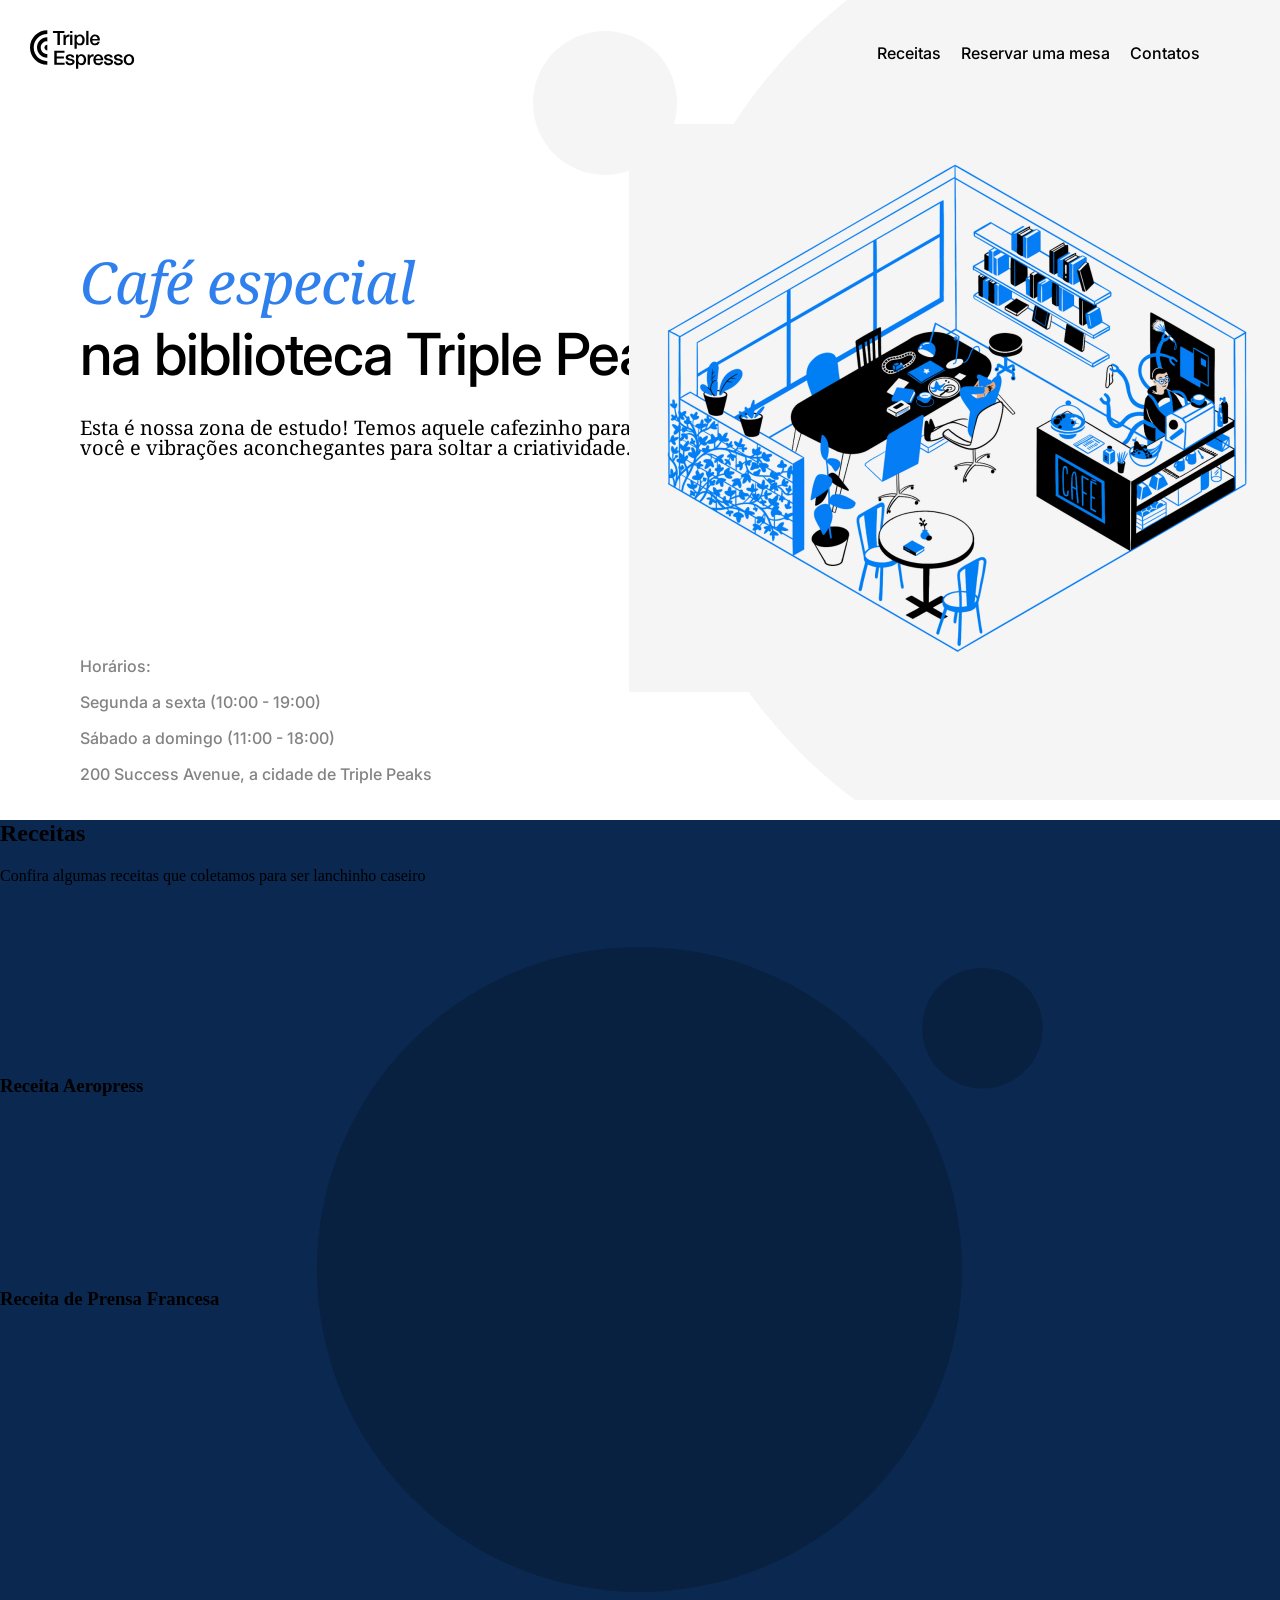
==== index.html @ 59522065 "just work" ====
<!doctype html>
<html lang="pt">
  <head>
    <meta charset="UTF-8" />
    <meta name="viewport" content="width=device-width, initial-scale=1.0" />
    <title>Café</title>
    <meta name="description" content="projecto TripleTen" />
    <meta name="author" content="Rogério E. Santo" />
    <meta name="keywords" content="Café, TripleTen" />
    <link rel="stylesheet" href="./vendor/normalize.css" />
    <link rel="stylesheet" href="./pages/index.css" />
    <link rel="shortcut icon" href="favicon.ico" />
    <link rel="preconnect" href="https://fonts.googleapis.com" />
    <link rel="preconnect" href="https://fonts.gstatic.com" crossorigin />
    <link
      href="https://fonts.googleapis.com/css2?family=Inter+Tight:ital,wght@0,100..900;1,100..900&family=Inter:ital,opsz,wght@0,14..32,100..900;1,14..32,100..900&family=Roboto+Condensed:ital,wght@0,100..900;1,100..900&display=swap"
      rel="stylesheet"
    />
    <link rel="preconnect" href="https://fonts.googleapis.com" />
    <link rel="preconnect" href="https://fonts.gstatic.com" crossorigin />
    <link
      href="https://fonts.googleapis.com/css2?family=Inter+Tight:ital,wght@0,100..900;1,100..900&family=Inter:ital,opsz,wght@0,14..32,100..900;1,14..32,100..900&family=Noto+Serif:ital,wght@0,100..900;1,100..900&family=Roboto+Condensed:ital,wght@0,100..900;1,100..900&display=swap"
      rel="stylesheet"
    />
  </head>
  <body>
    <div class="page">
      <header class="header">
        <nav class="nav">
          <img
            src="./images/logo_coffeeshop_dark.svg"
            alt="Logotipo Triple Expresso"
            class="nav__logo"
          />
          <ul class="nav__links">
            <li>
              <a href="#recipes" class="nav__link">Receitas</a>
            </li>
            <li>
              <a href="#reservation" class="nav__link">Reservar uma mesa</a>
            </li>
            <li>
              <a href="#contactos" class="nav__link">Contatos</a>
            </li>
          </ul>
        </nav>
        <h1 class="header__title">
          <span class="header__span-accent">Café especial</span> na biblioteca
          Triple Peaks
        </h1>
        <p class="header__description">
          Esta é nossa zona de estudo! Temos aquele cafezinho para energizar
          <br />
          você e vibrações aconchegantes para soltar a criatividade.
        </p>
        <img
          src="images/inside_coffee_shop.png"
          alt="imagem coffeshop"
          class="header__image"
        />
        <div class="header__footer">
          <p class="header__paragraph">Horários:</p>
          <p class="header__paragraph">Segunda a sexta (10:00 - 19:00)</p>
          <p class="header__paragraph">Sábado a domingo (11:00 - 18:00)</p>
          <p class="header__paragraph">
            200 Success Avenue, a cidade de Triple Peaks
          </p>
        </div>
      </header>
      <main class="content">
        <section id="recipes" class="receitas"></section>
        <section id="reservation" class="reservas"></section>
      </main>
      <footer class="footer"></footer>
    </div>
    <section id="recipes" class="recipes">
      <h2 class="recipes__title">Receitas</h2>
      <p class="recipes__subtitle">
        Confira algumas receitas que coletamos para ser lanchinho caseiro
      </p>
      <div class="recipes__videos">
        <div class="recipes__video-item">
          <iframe
            class="recipes__iframe"
            src="https://www.youtube.com/embed/j6VlT_jUVPc?si=glVh2gTe8_KHteVW"
            title="YouTube video player"
            allow="
              accelerometer;
              autoplay;
              clipboard-write;
              encrypted-media;
              gyroscope;
              picture-in-picture;
              web-share;
            "
            referrerpolicy="strict-origin-when-cross-origin"
            allowfullscreen
          ></iframe>
          <h3 class="recipes__video-caption">Receita Aeropress</h3>
        </div>
        <div class="recipes__video-item">
          <iframe
            class="recipes__iframe"
            src="https://www.youtube.com/embed/st571DYYTR8?si=Q1gzrTnaHZO03M6A"
            title="YouTube video player"
            allow="
              accelerometer;
              autoplay;
              clipboard-write;
              encrypted-media;
              gyroscope;
              picture-in-picture;
              web-share;
            "
            referrerpolicy="strict-origin-when-cross-origin"
            allowfullscreen
          ></iframe>
          <h3 class="recipes__video-caption">Receita de Prensa Francesa</h3>
        </div>
      </div>
    </section>
  </body>
</html>
---- pages/index.css ----
.page {
  min-width: 1100px;
  max-width: 1600px;
  margin: 0 auto;
  font-family:
    "Inter",
    "Noto Serif",
    Arial,
    Times New Roman,
    sans-serif;
  font-size: 16px;
  line-height: 20px;
}

.header {
  background-color: #ffffff;
  background-image: url("../images/background_header.svg");
  background-size: cover;
  background-repeat: no-repeat;
  min-height: 720px;
  max-height: 800px;
  height: 100vh;
  display: flex;
  flex-direction: column;
}

.nav__logo {
  height: 39px;
  width: 105px;
  position: relative;
  top: 30px;
  left: 30px;
}

.nav__links {
  display: flex;
  justify-content: flex-end;
  gap: 20px;
  list-style-type: none;
  margin: 0px 80px 0 0;
}

.nav__link {
  text-decoration: none;
  color: #000000;
  font-weight: 500;
  font-family: "Inter", Arial, sans-serif;
  font-style: normal;
  font-size: 16px;
  line-height: 20px;
}

.header__title {
  max-width: 709px;
  margin: 183px 0 28px 80px;
  font-family: "inter";
  font-style: normal;
  font-weight: 500;
  font-size: 58px;
  line-height: 72px;
  letter-spacing: -1px;
}

.header__span-accent {
  display: block;
  font-family: "Noto Serif";
  font-style: italic;
  font-weight: normal;
  font-size: 58px;
  line-height: 72px;
  color: #2f80ed;
}

.header__description {
  max-width: 683px;
  margin: 0 0 0 80px;
  font-family: "Noto Serif";
  font-style: normal;
  font-weight: normal;
  font-size: 20px;
  line-height: 20px;
}

.header__image {
  max-width: 646px;
  max-height: 568px;
  position: absolute;
  right: 5px;
  top: 124px;
}

.header__footer {
  font-family: "Inter";
  font-style: normal;
  font-weight: 500;
  font-size: 16px;
  line-height: 20px;
  color: #838383;
  margin-top: auto;
  margin-left: 80px;
}

.header__footer-content {
  padding-bottom: 0px;
}

.header__footer-paragraph {
  display: flex;
  justify-content: flex-end;
  margin-right: 80px;
}

.recipes {
  background-color: #0a2850;
  background-image: url("../images/background_recipes.svg");
  background-size: cover;
  background-position: center;
  height: 100vh;
}

.recipes__iframe {
  border: none;
}
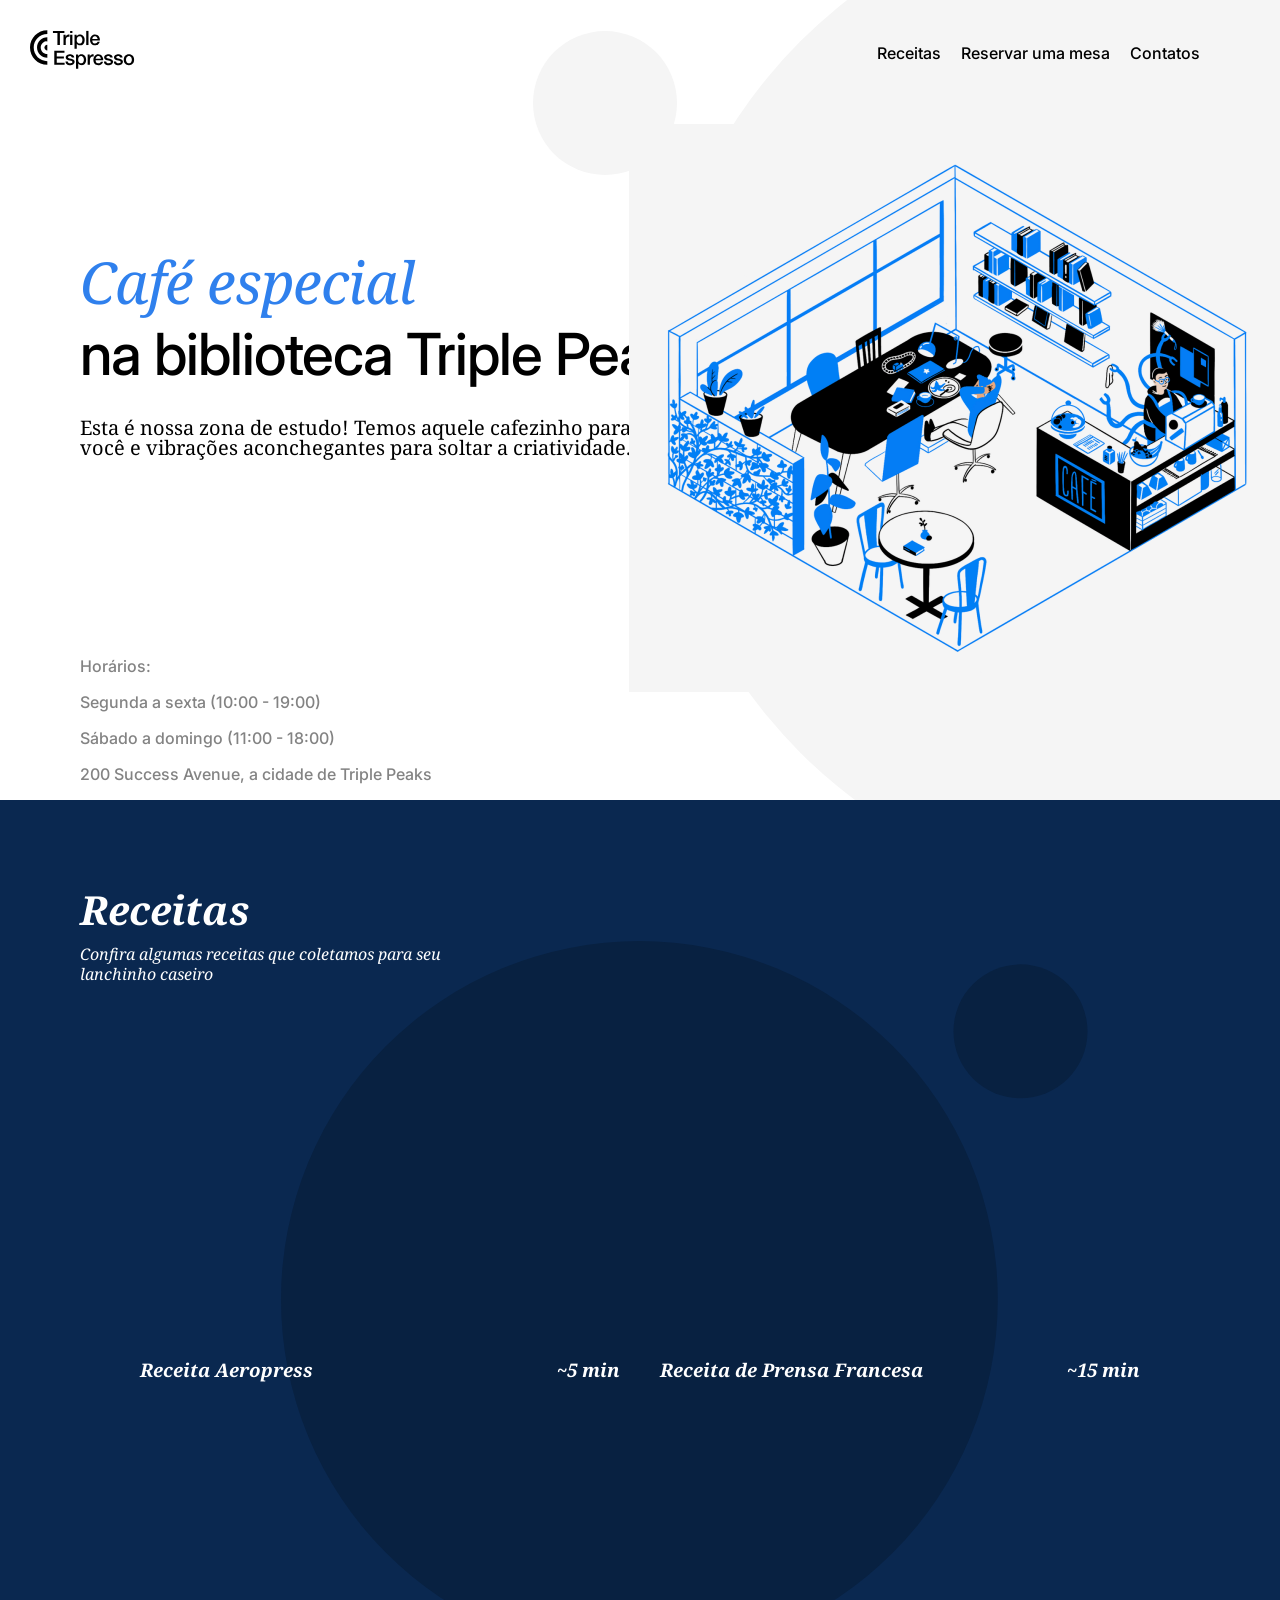
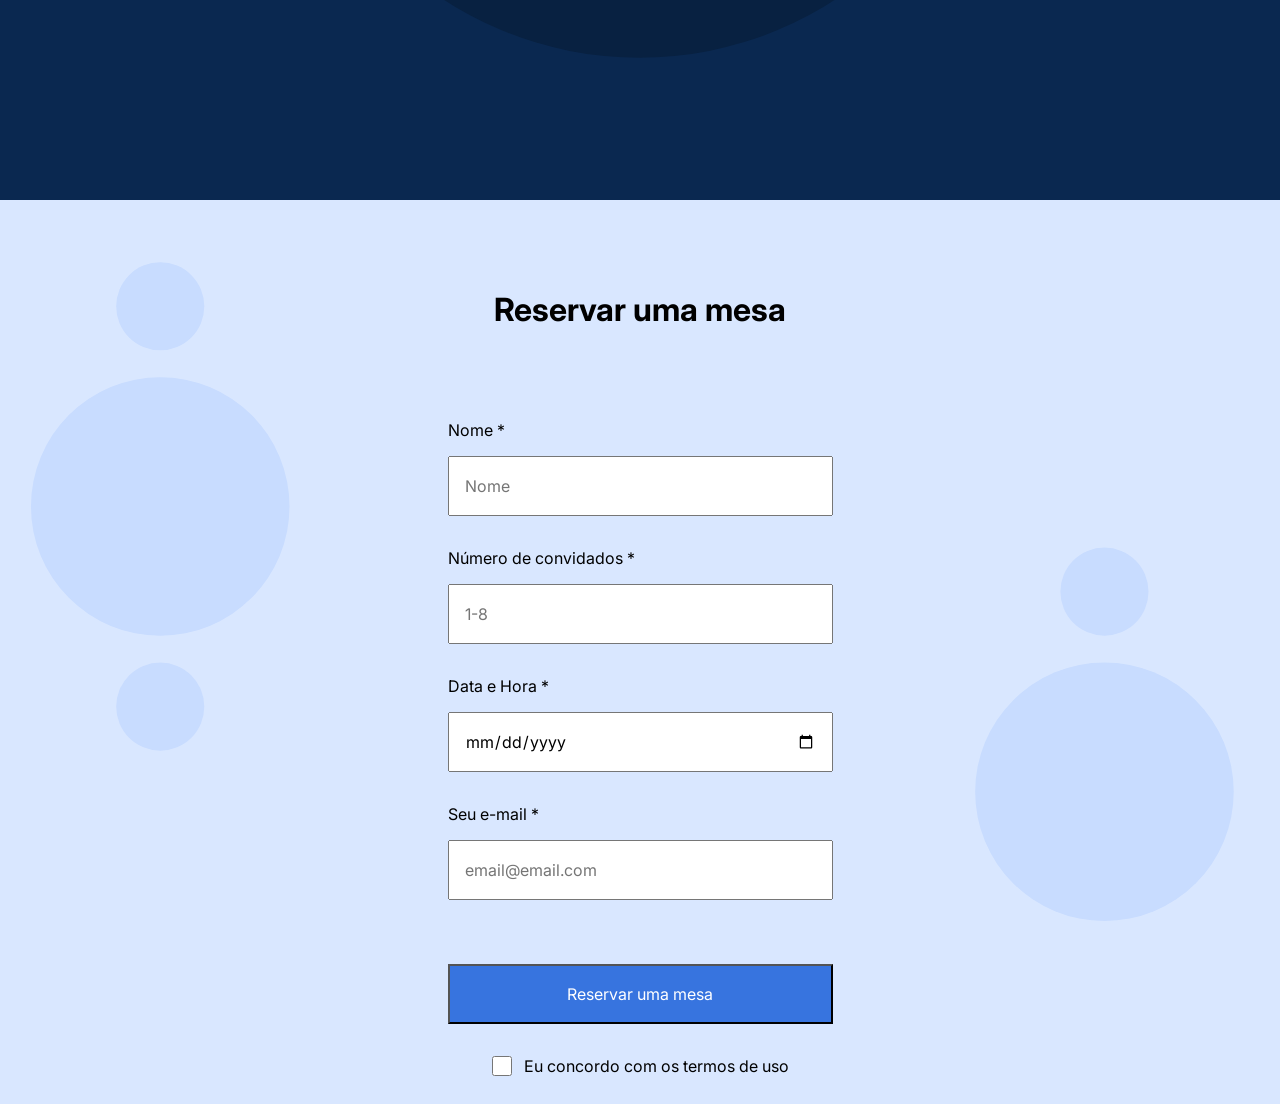
==== commit 91726ced: "parte 3" ====
--- a/index.html
+++ b/index.html
@@ -68,56 +68,110 @@
         </div>
       </header>
       <main class="content">
-        <section id="recipes" class="receitas"></section>
-        <section id="reservation" class="reservas"></section>
+        <section id="recipes" class="recipes">
+          <h2 class="recipes__title">Receitas</h2>
+          <p class="recipes__subtitle">
+            Confira algumas receitas que coletamos para seu lanchinho caseiro
+          </p>
+          <div class="recipes__videos">
+            <div class="recipes__video-item">
+              <iframe
+                class="recipes__iframe"
+                src="https://www.youtube.com/embed/j6VlT_jUVPc?si=glVh2gTe8_KHteVW"
+                title="YouTube video player"
+                allow="
+                  accelerometer;
+                  autoplay;
+                  clipboard-write;
+                  encrypted-media;
+                  gyroscope;
+                  picture-in-picture;
+                  web-share;
+                "
+                referrerpolicy="strict-origin-when-cross-origin"
+                allowfullscreen
+              ></iframe>
+              <h3 class="recipes__video-caption">
+                <span>Receita Aeropress</span>
+                <span>~5 min</span>
+              </h3>
+            </div>
+            <div class="recipes__video-item">
+              <iframe
+                class="recipes__iframe"
+                src="https://www.youtube.com/embed/st571DYYTR8?si=Q1gzrTnaHZO03M6A"
+                title="YouTube video player"
+                allow="
+                  accelerometer;
+                  autoplay;
+                  clipboard-write;
+                  encrypted-media;
+                  gyroscope;
+                  picture-in-picture;
+                  web-share;
+                "
+                referrerpolicy="strict-origin-when-cross-origin"
+                allowfullscreen
+              ></iframe>
+              <h3 class="recipes__video-caption">
+                <span>Receita de Prensa Francesa</span>
+                <span>~15 min</span>
+              </h3>
+            </div>
+          </div>
+        </section>
+        <section id="reservation" class="reservas">
+          <div class="form-container">
+            <h1 class="form__container-title">Reservar uma mesa</h1>
+            <form class="form" action="/processar-formulario" method="POST">
+              <label class="form__label" for="nome">Nome *</label>
+              <input
+                type="text"
+                class="form__input"
+                minlength="3"
+                maxlength="30"
+                required
+                placeholder="Nome"
+                id="nome"
+              />
+              <label class="form__label" for="numero"
+                >Número de convidados *</label
+              >
+              <input
+                type="number"
+                class="form__input"
+                min="1"
+                max="8"
+                required
+                placeholder="1-8"
+                id="numero"
+              />
+              <label class="form__label" for="data">Data e Hora *</label>
+              <input type="date" class="form__input" required id="data" />
+              <label for="email" class="form__label">Seu e-mail *</label>
+              <input
+                type="email"
+                class="form__input"
+                required
+                placeholder="email@email.com"
+                id="email"
+              />
+              <button type="submit" class="form__button">
+                Reservar uma mesa
+              </button>
+              <div class="form__checkbox">
+                <input
+                  type="checkbox"
+                  id="termos"
+                  class="form__checkbox-input"
+                />
+                Eu concordo com os termos de uso
+              </div>
+            </form>
+          </div>
+        </section>
       </main>
       <footer class="footer"></footer>
     </div>
-    <section id="recipes" class="recipes">
-      <h2 class="recipes__title">Receitas</h2>
-      <p class="recipes__subtitle">
-        Confira algumas receitas que coletamos para ser lanchinho caseiro
-      </p>
-      <div class="recipes__videos">
-        <div class="recipes__video-item">
-          <iframe
-            class="recipes__iframe"
-            src="https://www.youtube.com/embed/j6VlT_jUVPc?si=glVh2gTe8_KHteVW"
-            title="YouTube video player"
-            allow="
-              accelerometer;
-              autoplay;
-              clipboard-write;
-              encrypted-media;
-              gyroscope;
-              picture-in-picture;
-              web-share;
-            "
-            referrerpolicy="strict-origin-when-cross-origin"
-            allowfullscreen
-          ></iframe>
-          <h3 class="recipes__video-caption">Receita Aeropress</h3>
-        </div>
-        <div class="recipes__video-item">
-          <iframe
-            class="recipes__iframe"
-            src="https://www.youtube.com/embed/st571DYYTR8?si=Q1gzrTnaHZO03M6A"
-            title="YouTube video player"
-            allow="
-              accelerometer;
-              autoplay;
-              clipboard-write;
-              encrypted-media;
-              gyroscope;
-              picture-in-picture;
-              web-share;
-            "
-            referrerpolicy="strict-origin-when-cross-origin"
-            allowfullscreen
-          ></iframe>
-          <h3 class="recipes__video-caption">Receita de Prensa Francesa</h3>
-        </div>
-      </div>
-    </section>
   </body>
 </html>
--- a/pages/index.css
+++ b/pages/index.css
@@ -116,8 +116,109 @@
   background-size: cover;
   background-position: center;
   height: 100vh;
+  padding-top: 100px;
+  color: white;
+  font-family: "Noto Serif";
+  font-style: italic;
+  font-weight: normal;
 }
 
 .recipes__iframe {
   border: none;
 }
+
+.recipes__title {
+  max-width: 580px;
+  margin: auto auto 24px 80px;
+  font-size: 40px;
+}
+
+.recipes__subtitle {
+  margin: auto auto 80px 80px;
+  max-width: 438px;
+}
+
+.recipes__videos {
+  display: flex;
+  justify-content: center;
+  gap: 40px;
+}
+
+.recipes__video-item {
+  width: 480px;
+}
+
+.recipes__iframe {
+  width: 100%;
+  height: 273px;
+  border: none;
+}
+
+.recipes__video-caption {
+  display: flex;
+  justify-content: space-between;
+}
+
+.reservas {
+  display: flex;
+  justify-content: center;
+  background-color: #d9e7ff;
+  background-image: url("../images/background_reservation.svg");
+  background-size: cover;
+  background-position: center;
+  min-height: 100vh;
+  color: white;
+  border-top: 60px;
+}
+
+.form-container {
+  width: 385px;
+  text-align: center;
+  padding-bottom: 8px;
+  color: #000000;
+}
+
+.form__container-title {
+  margin: 100px auto 80px auto;
+}
+
+.form {
+  display: flex;
+  flex-direction: column;
+  text-align: left;
+  padding: 20px 0px;
+}
+
+.form__label {
+  margin-bottom: 8px;
+}
+
+.form__input {
+  width: 100%;
+  height: 60px;
+  padding: 20px 15px;
+  margin-top: 8px;
+  margin-bottom: 32px;
+  box-sizing: border-box;
+}
+
+.form__button {
+  max-width: 385px;
+  height: 60px;
+  background: #3774df;
+  color: rgb(255, 255, 255);
+  margin-top: 32px;
+}
+
+.form__checkbox {
+  display: flex;
+  align-items: center;
+  justify-content: center;
+  gap: 12px;
+  margin-top: 32px;
+}
+
+.form__checkbox-input {
+  width: 20px;
+  height: 20px;
+}
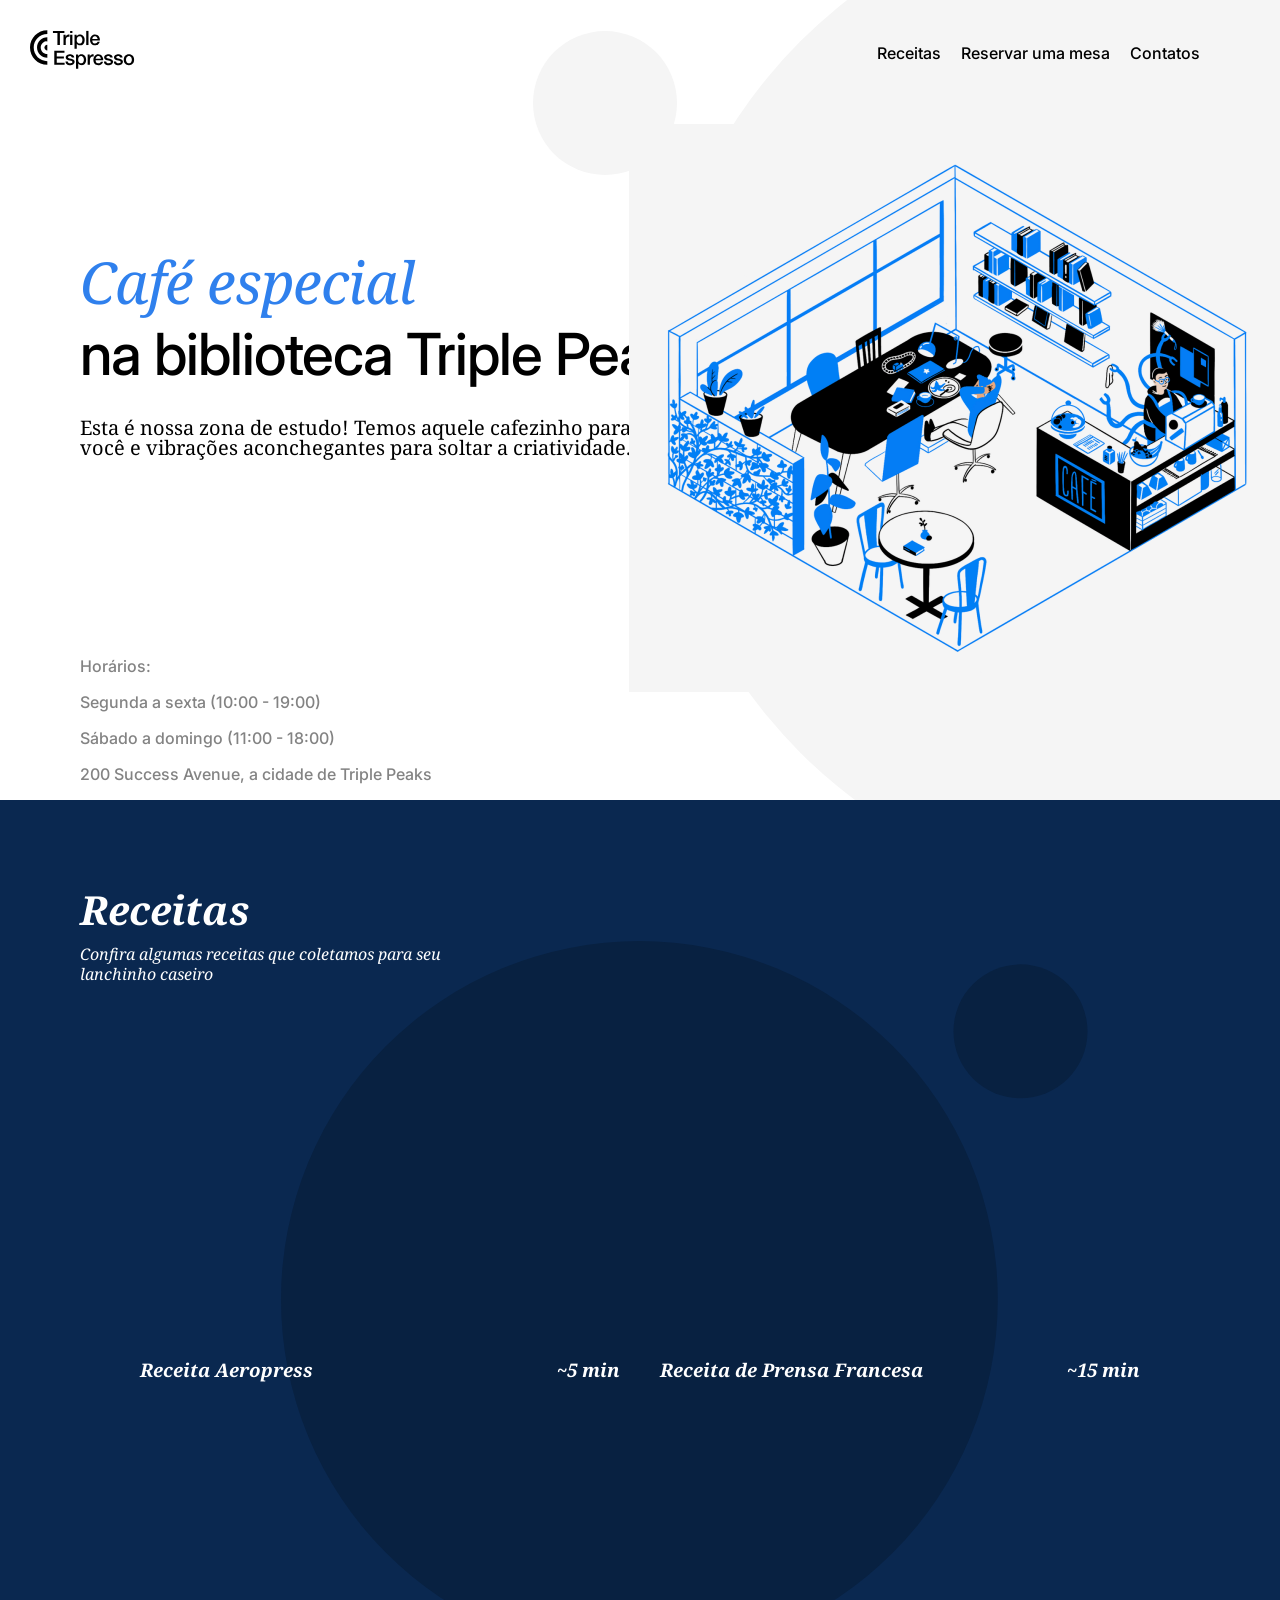
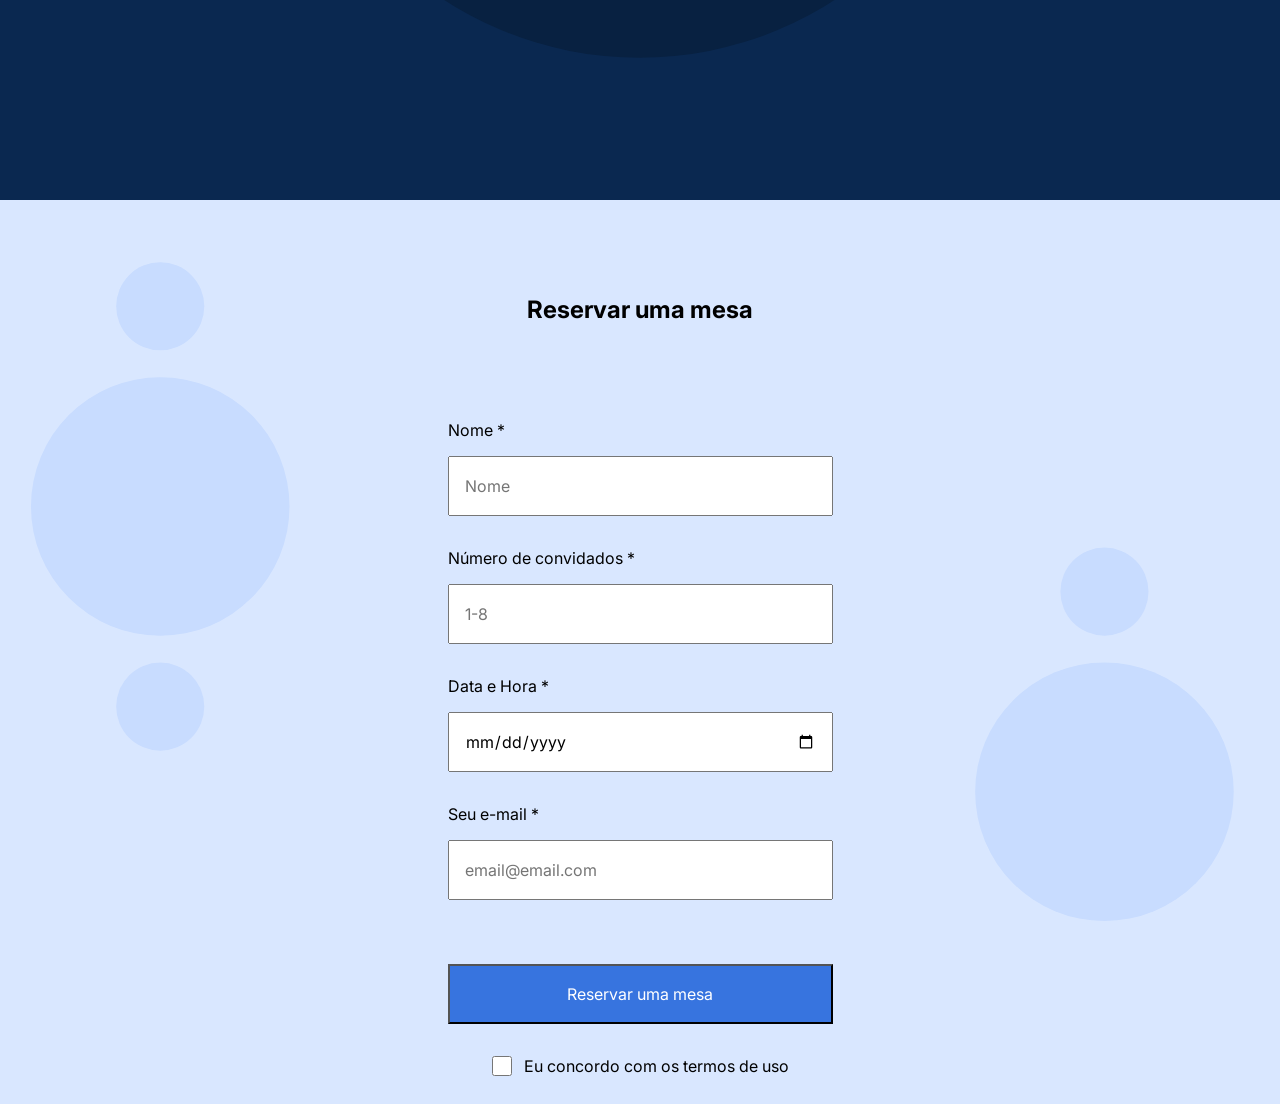
==== commit 494c59bc: "final version" ====
--- a/index.html
+++ b/index.html
@@ -120,10 +120,14 @@
             </div>
           </div>
         </section>
-        <section id="reservation" class="reservas">
-          <div class="form-container">
-            <h1 class="form__container-title">Reservar uma mesa</h1>
-            <form class="form" action="/processar-formulario" method="POST">
+        <section id="reservation" class="reservation">
+          <div class="form__container">
+            <h2 class="reservation__title">Reservar uma mesa</h2>
+            <form
+              class="form reservation__form"
+              action="/processar-formulario"
+              method="POST"
+            >
               <label class="form__label" for="nome">Nome *</label>
               <input
                 type="text"
--- a/pages/index.css
+++ b/pages/index.css
@@ -159,7 +159,7 @@
   justify-content: space-between;
 }
 
-.reservas {
+.reservation {
   display: flex;
   justify-content: center;
   background-color: #d9e7ff;
@@ -171,18 +171,18 @@
   border-top: 60px;
 }
 
-.form-container {
+.form__container {
   width: 385px;
   text-align: center;
   padding-bottom: 8px;
   color: #000000;
 }
 
-.form__container-title {
+.reservation__title {
   margin: 100px auto 80px auto;
 }
 
-.form {
+.reservation__form {
   display: flex;
   flex-direction: column;
   text-align: left;
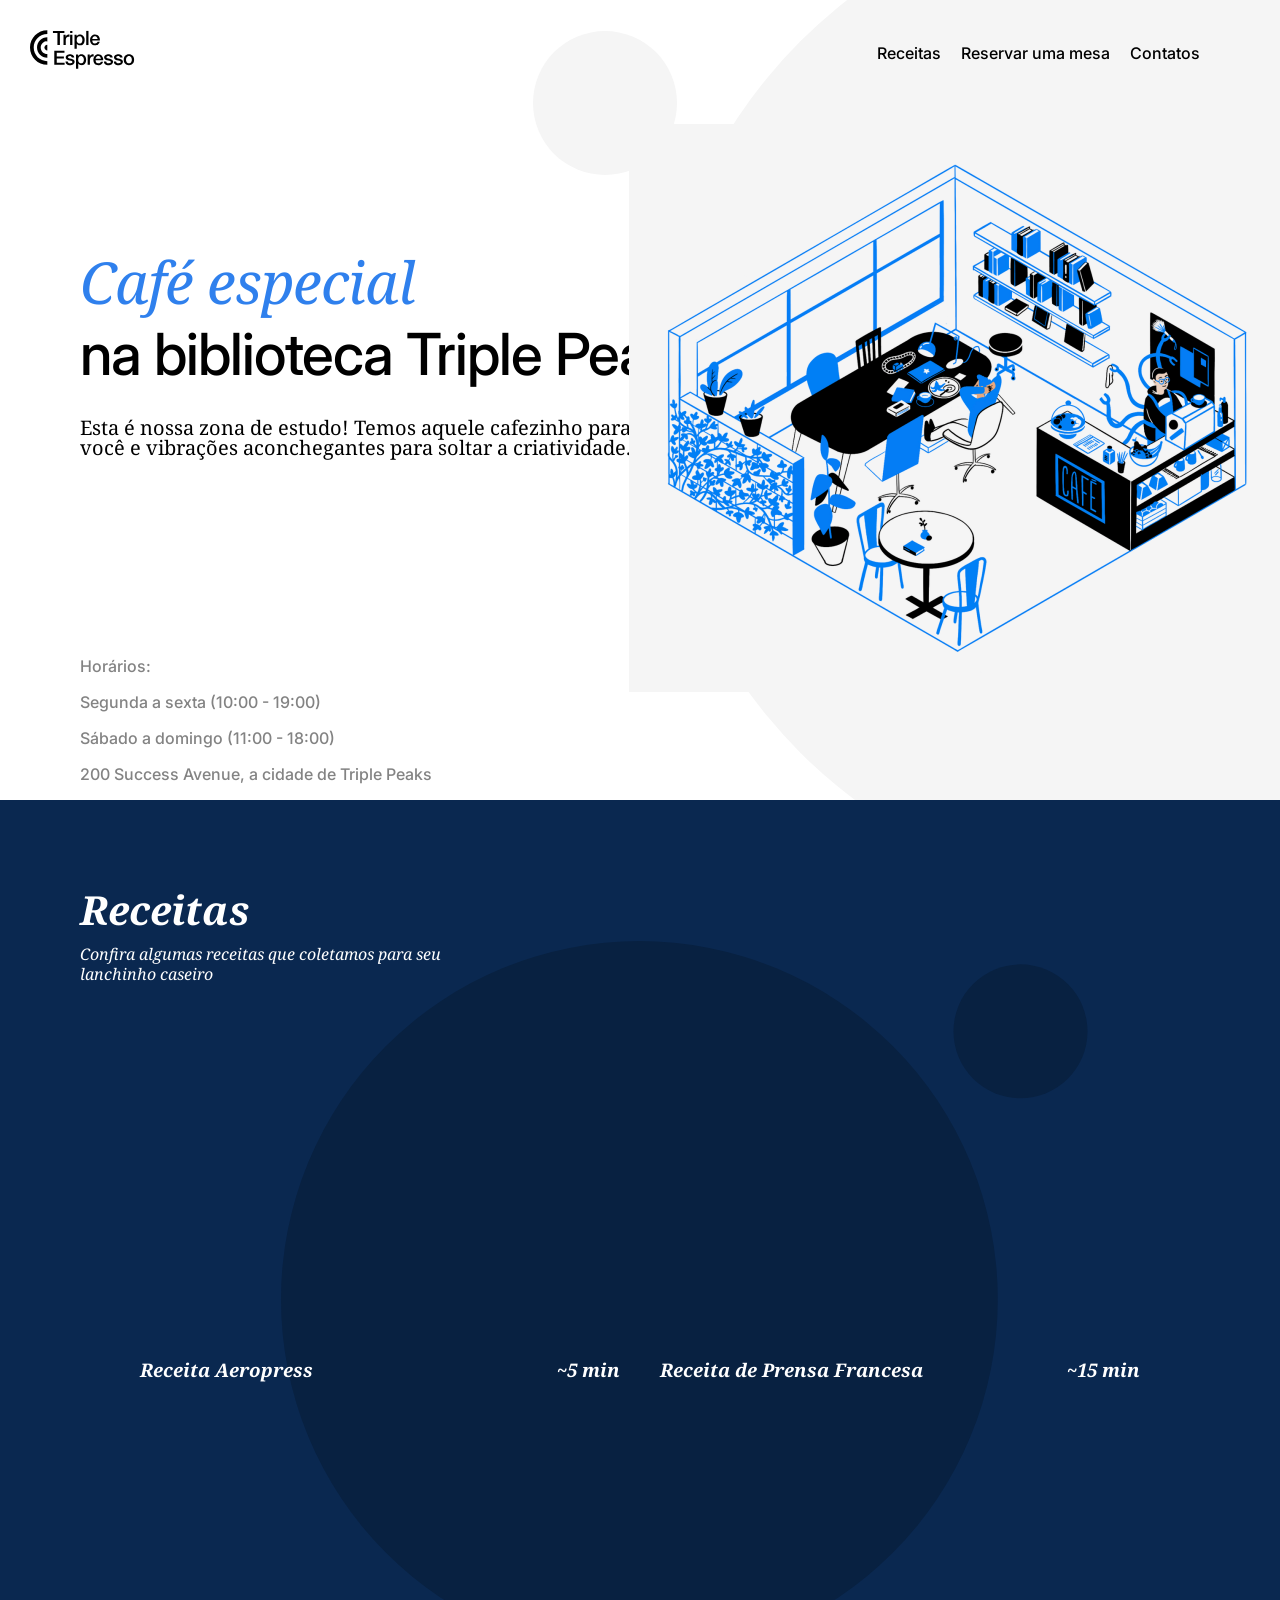
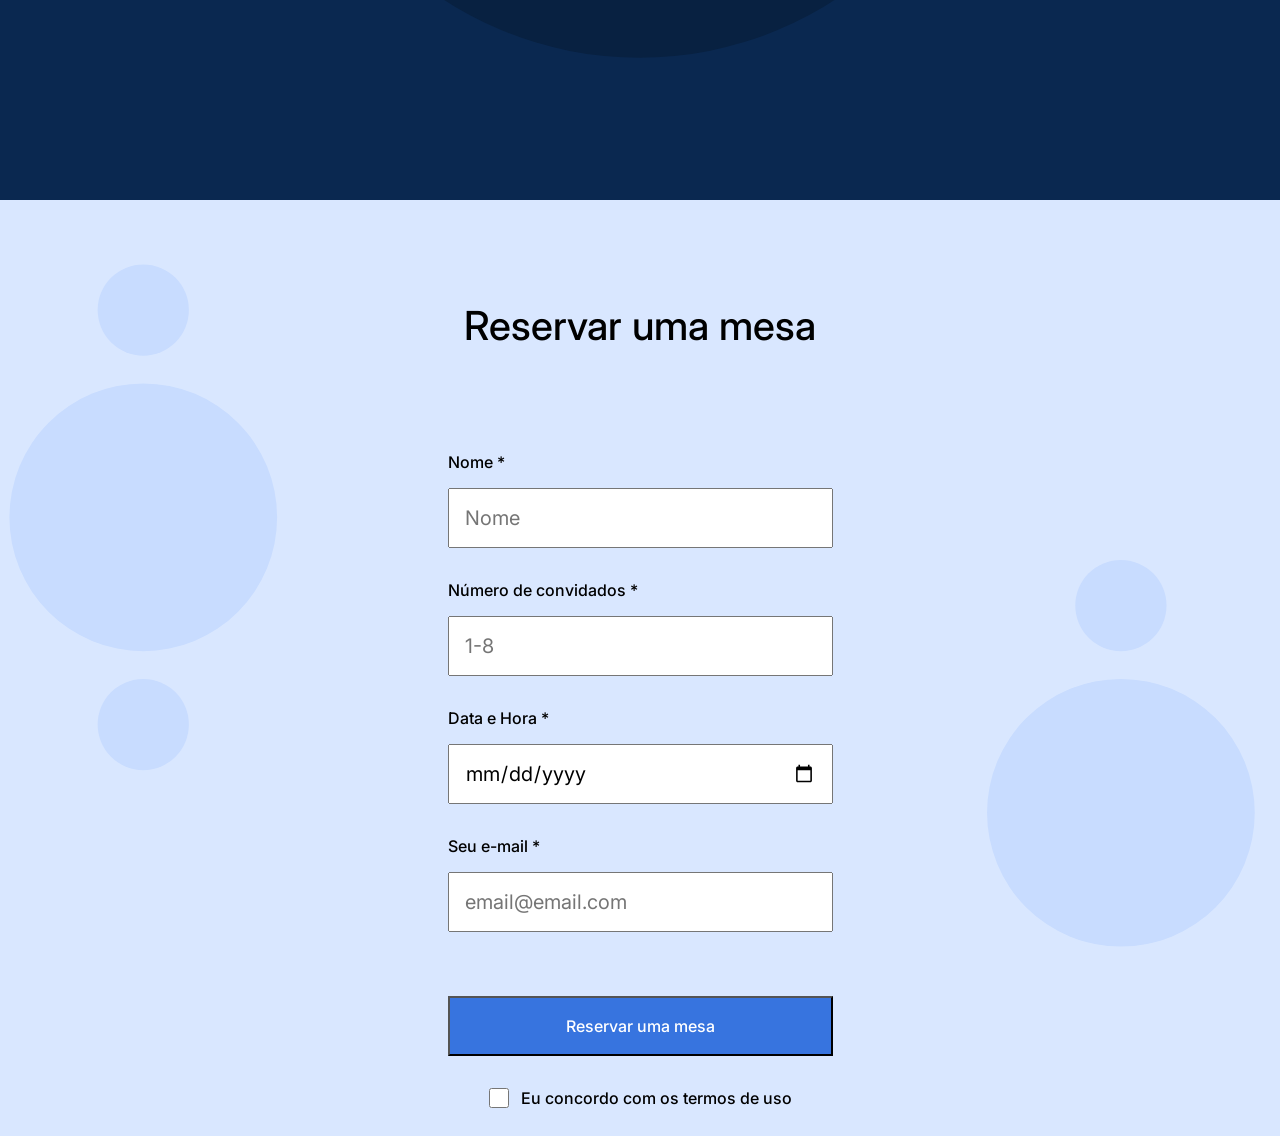
==== commit ec82e85f: "final version 2.0" ====
--- a/index.html
+++ b/index.html
@@ -121,7 +121,7 @@
           </div>
         </section>
         <section id="reservation" class="reservation">
-          <div class="form__container">
+          <div class="reservation__form-container">
             <h2 class="reservation__title">Reservar uma mesa</h2>
             <form
               class="form reservation__form"
--- a/pages/index.css
+++ b/pages/index.css
@@ -171,7 +171,7 @@
   border-top: 60px;
 }
 
-.form__container {
+.reservation__form-container {
   width: 385px;
   text-align: center;
   padding-bottom: 8px;
@@ -180,6 +180,11 @@
 
 .reservation__title {
   margin: 100px auto 80px auto;
+  font-family: Inter;
+  font-style: normal;
+  font-weight: 500;
+  font-size: 40px;
+  line-height: 52px;
 }
 
 .reservation__form {
@@ -191,6 +196,11 @@
 
 .form__label {
   margin-bottom: 8px;
+  font-family: Inter;
+  font-style: normal;
+  font-weight: 500;
+  font-size: 16px;
+  line-height: 20px;
 }
 
 .form__input {
@@ -200,6 +210,11 @@
   margin-top: 8px;
   margin-bottom: 32px;
   box-sizing: border-box;
+  font-family: Inter;
+  font-style: normal;
+  font-weight: normal;
+  font-size: 20px;
+  line-height: 30px;
 }
 
 .form__button {
@@ -208,6 +223,11 @@
   background: #3774df;
   color: rgb(255, 255, 255);
   margin-top: 32px;
+  font-family: Inter;
+  font-style: normal;
+  font-weight: 500;
+  font-size: 16px;
+  line-height: 20px;
 }
 
 .form__checkbox {
@@ -216,6 +236,11 @@
   justify-content: center;
   gap: 12px;
   margin-top: 32px;
+  font-family: Inter;
+  font-style: normal;
+  font-weight: 500;
+  font-size: 16px;
+  line-height: 20px;
 }
 
 .form__checkbox-input {
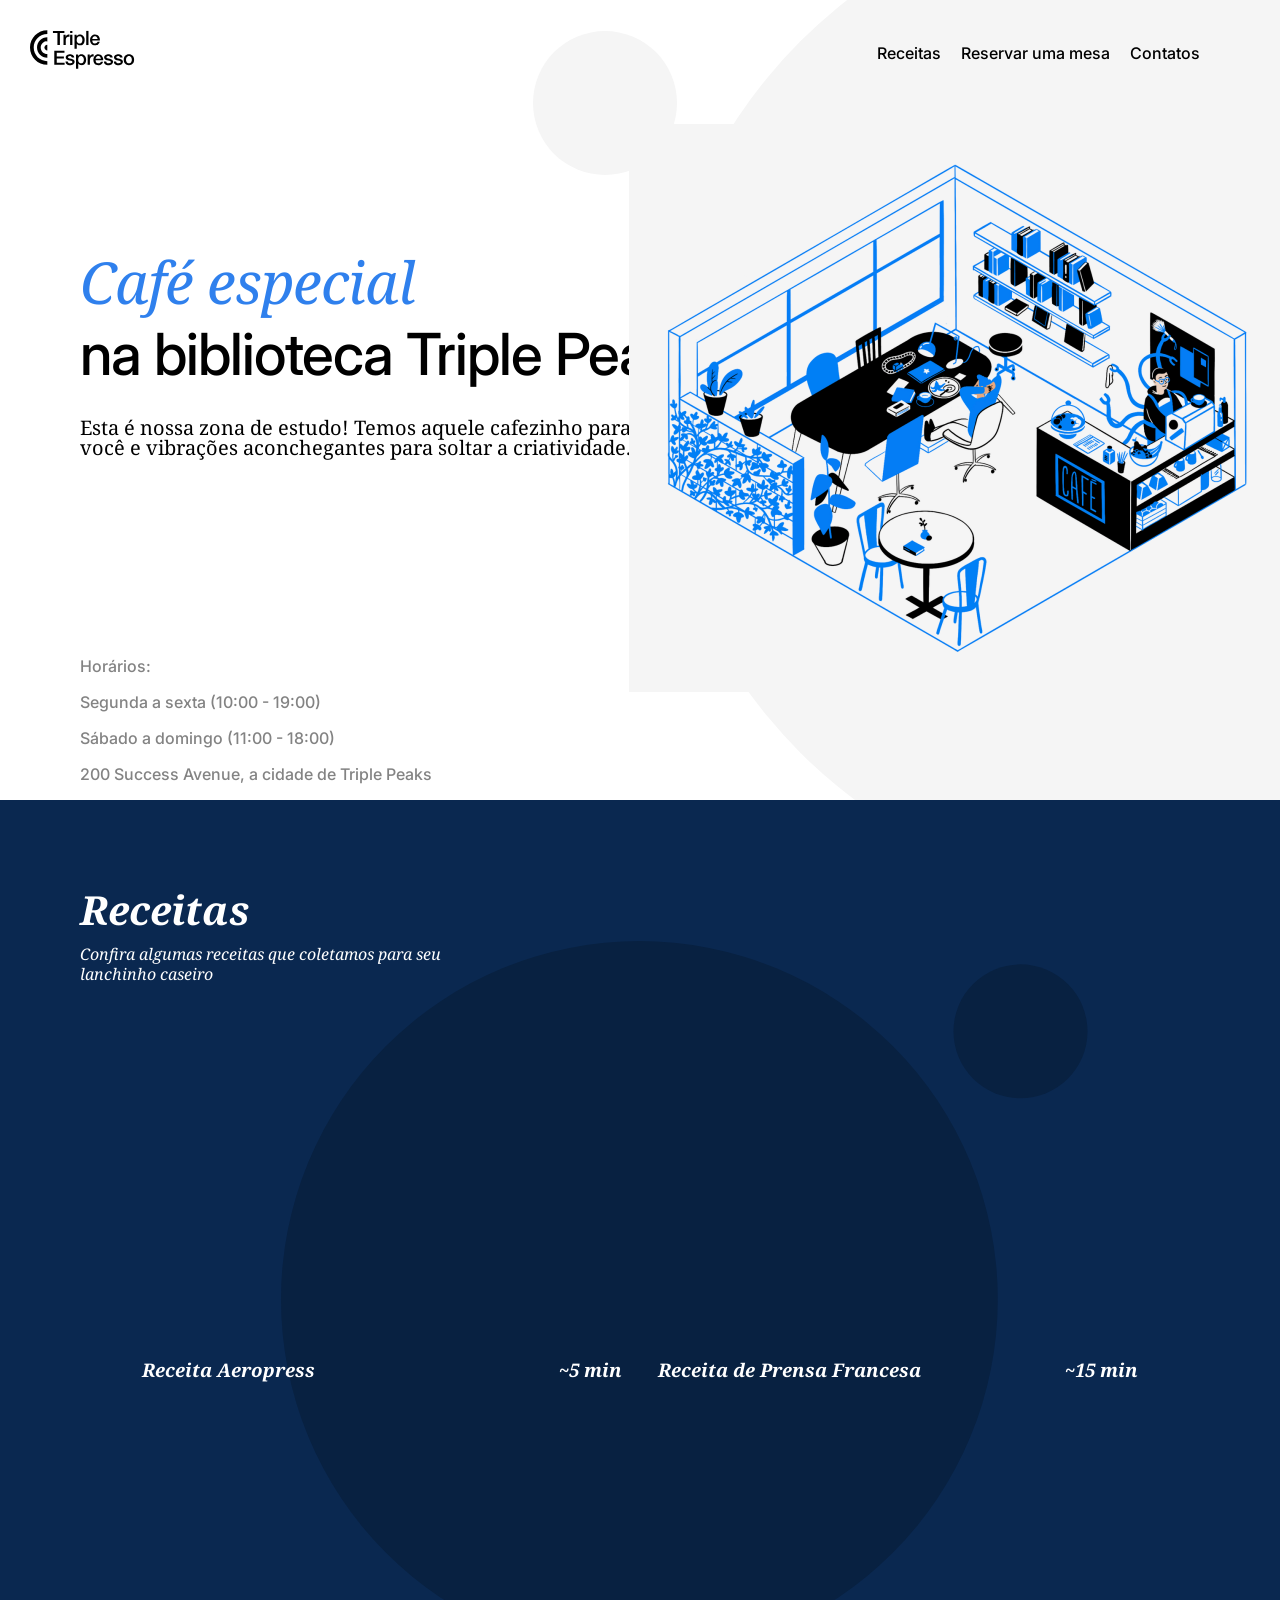
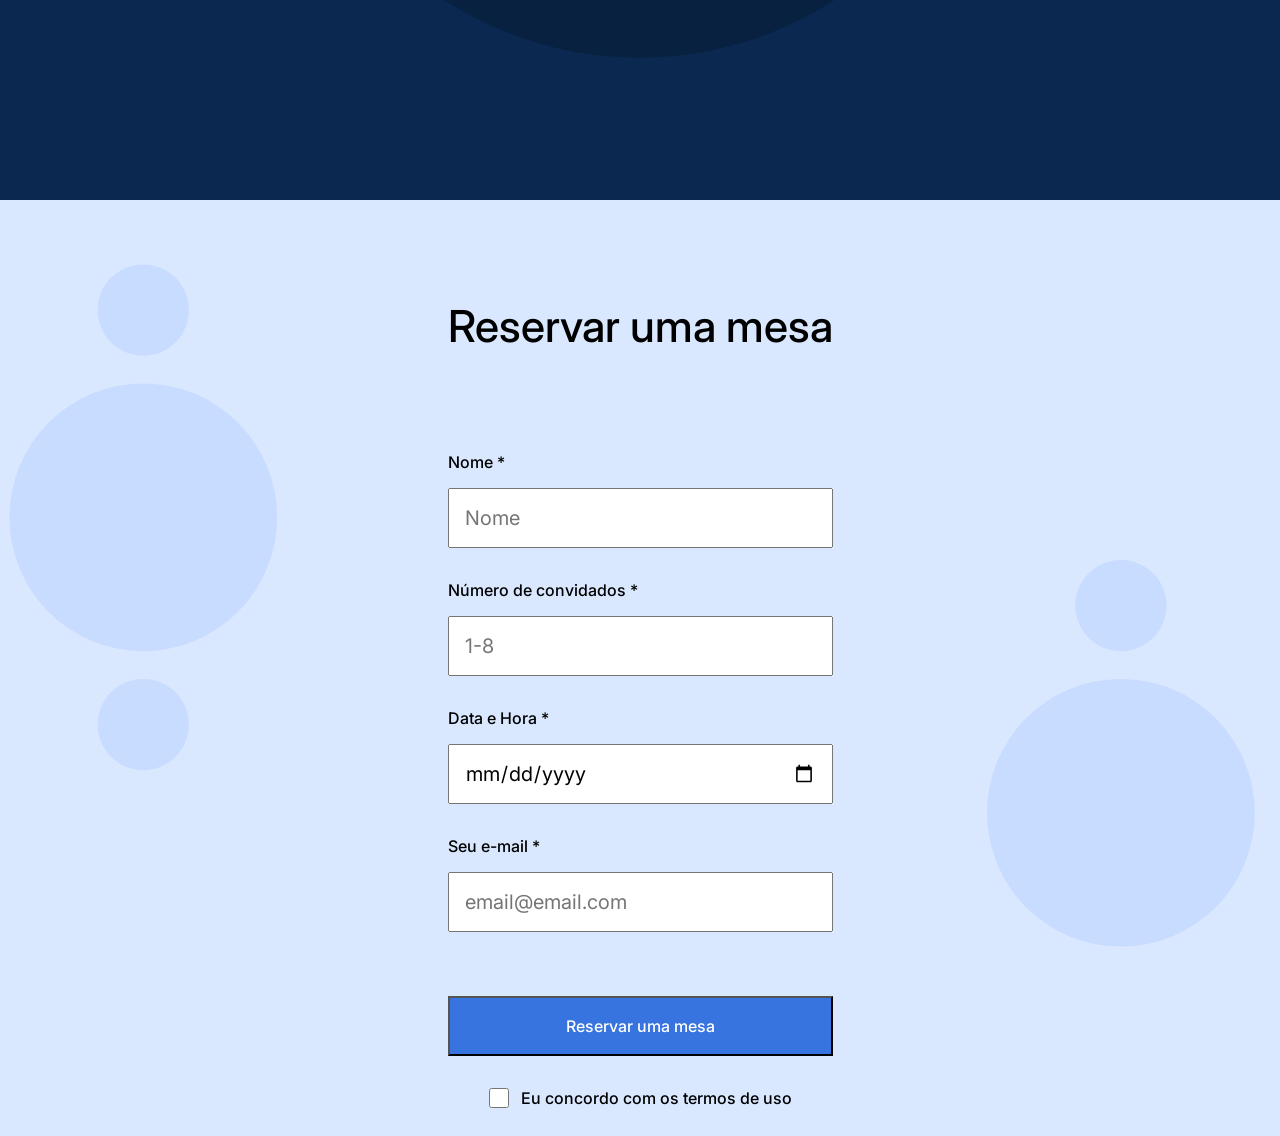
==== commit 02b7b7df: "new blocks" ====
--- a/index.html
+++ b/index.html
@@ -7,7 +7,6 @@
     <meta name="description" content="projecto TripleTen" />
     <meta name="author" content="Rogério E. Santo" />
     <meta name="keywords" content="Café, TripleTen" />
-    <link rel="stylesheet" href="./vendor/normalize.css" />
     <link rel="stylesheet" href="./pages/index.css" />
     <link rel="shortcut icon" href="favicon.ico" />
     <link rel="preconnect" href="https://fonts.googleapis.com" />
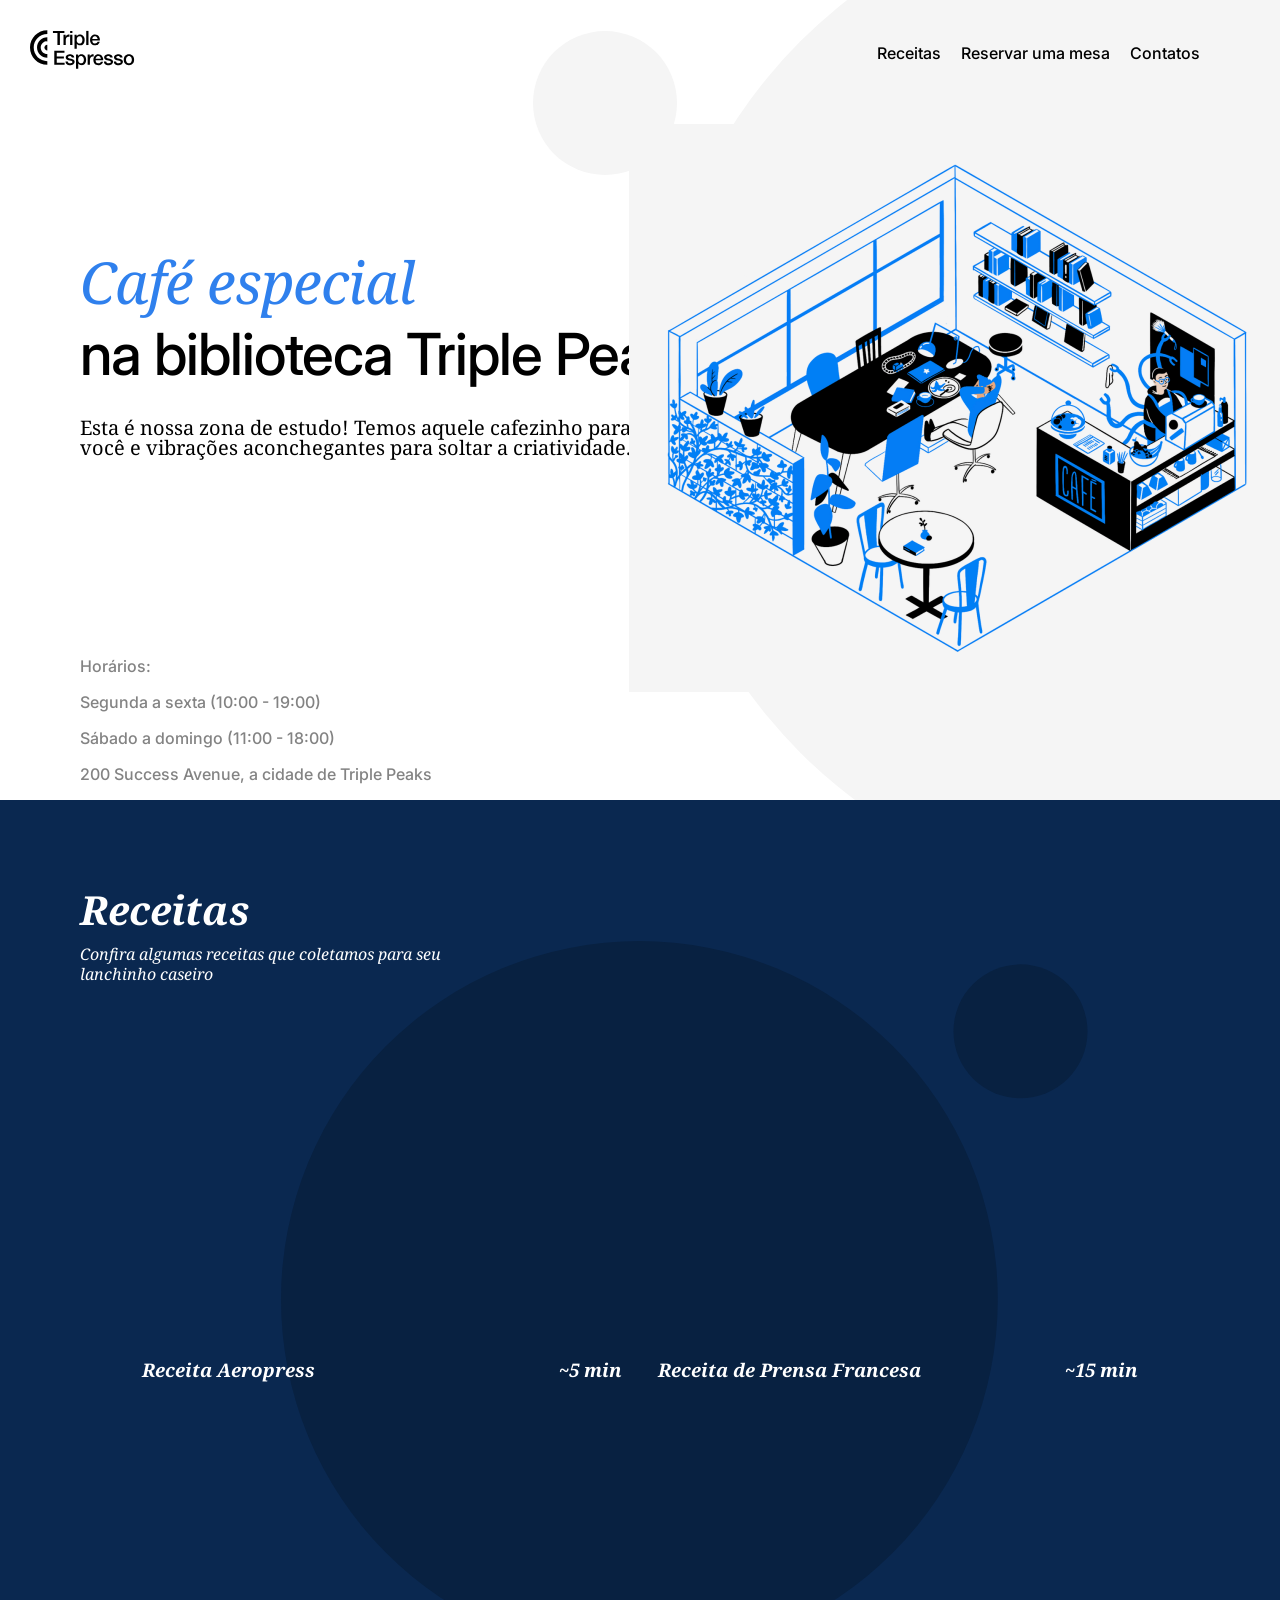
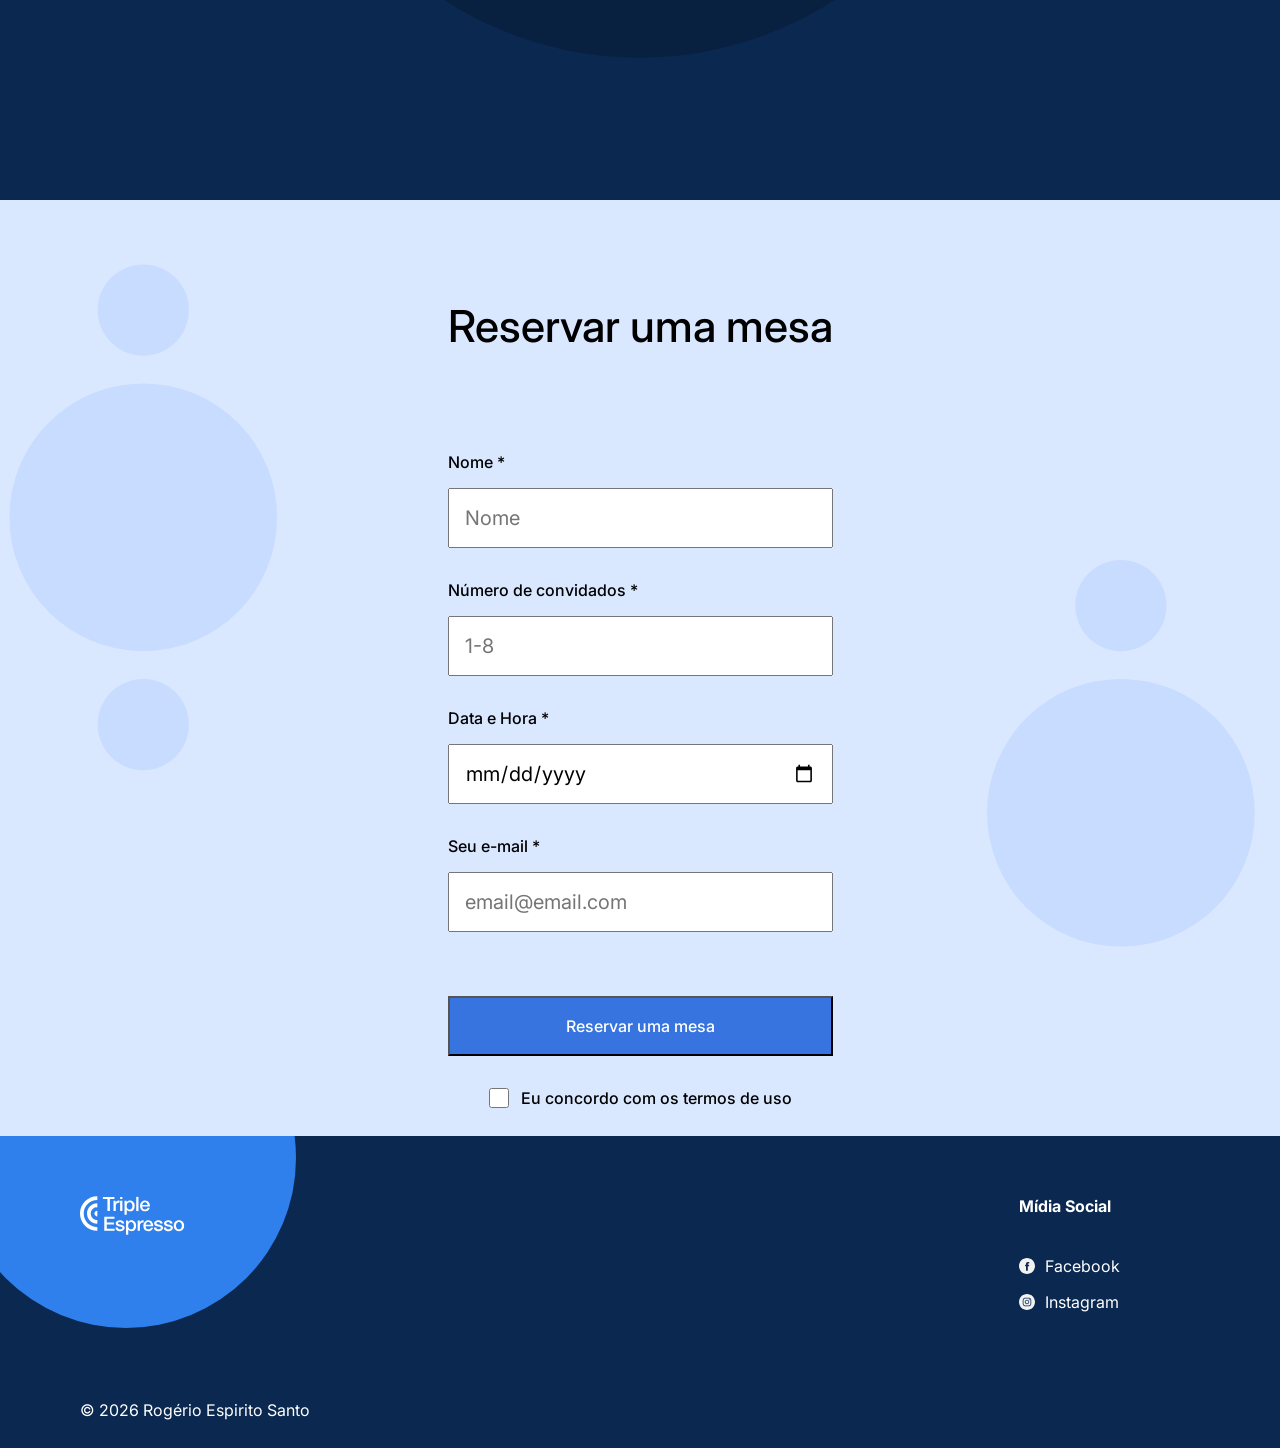
==== commit ae40e597: "final hope version" ====
--- a/index.html
+++ b/index.html
@@ -174,7 +174,44 @@
           </div>
         </section>
       </main>
-      <footer class="footer"></footer>
+      <footer class="footer">
+        <div class="footer__circle"></div>
+        <section id="footer" class="footer__content">
+          <div class="footer__column">
+            <img
+              class="footer__logo"
+              src="images/logo_coffeeshop_light.svg"
+              alt="logotipo da pagina"
+            />
+          </div>
+          <div class="footer__column footer__content_social">
+            <h3 class="footer__social-heading">Mídia Social</h3>
+            <ul class="footer__list">
+              <li class="footer__list-item">
+                <a href="#" class="footer__social-link">
+                  <img
+                    class="footer__social-icon"
+                    src="images/facebook_white.svg"
+                    alt="facebook logo"
+                  />
+                  Facebook
+                </a>
+              </li>
+              <li class="footer__list-item">
+                <a href="#" class="footer__social-link">
+                  <img
+                    class="footer__social-icon"
+                    src="images/instagram_white.svg"
+                    alt="instagram logo"
+                  />
+                  Instagram
+                </a>
+              </li>
+            </ul>
+          </div>
+          <p class="footer__copyright">&copy; 2026 Rogério Espirito Santo</p>
+        </section>
+      </footer>
     </div>
   </body>
 </html>
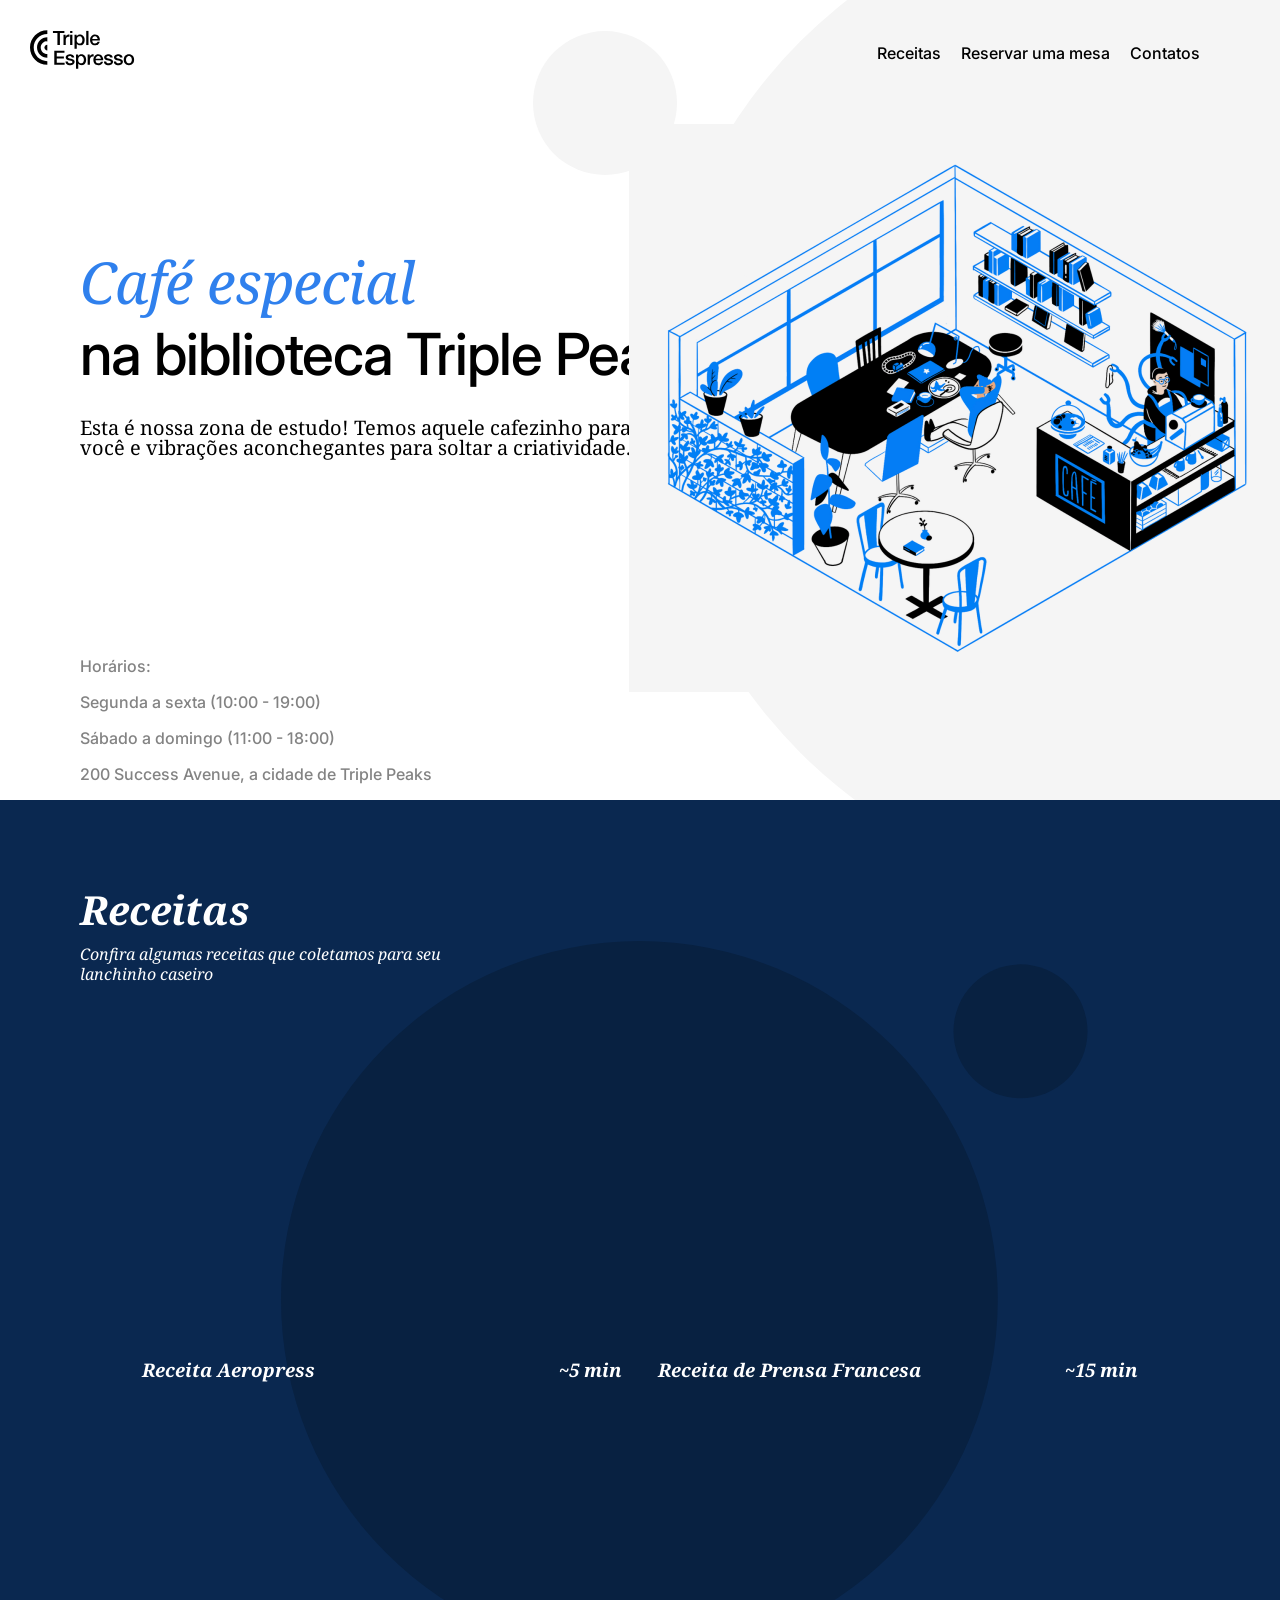
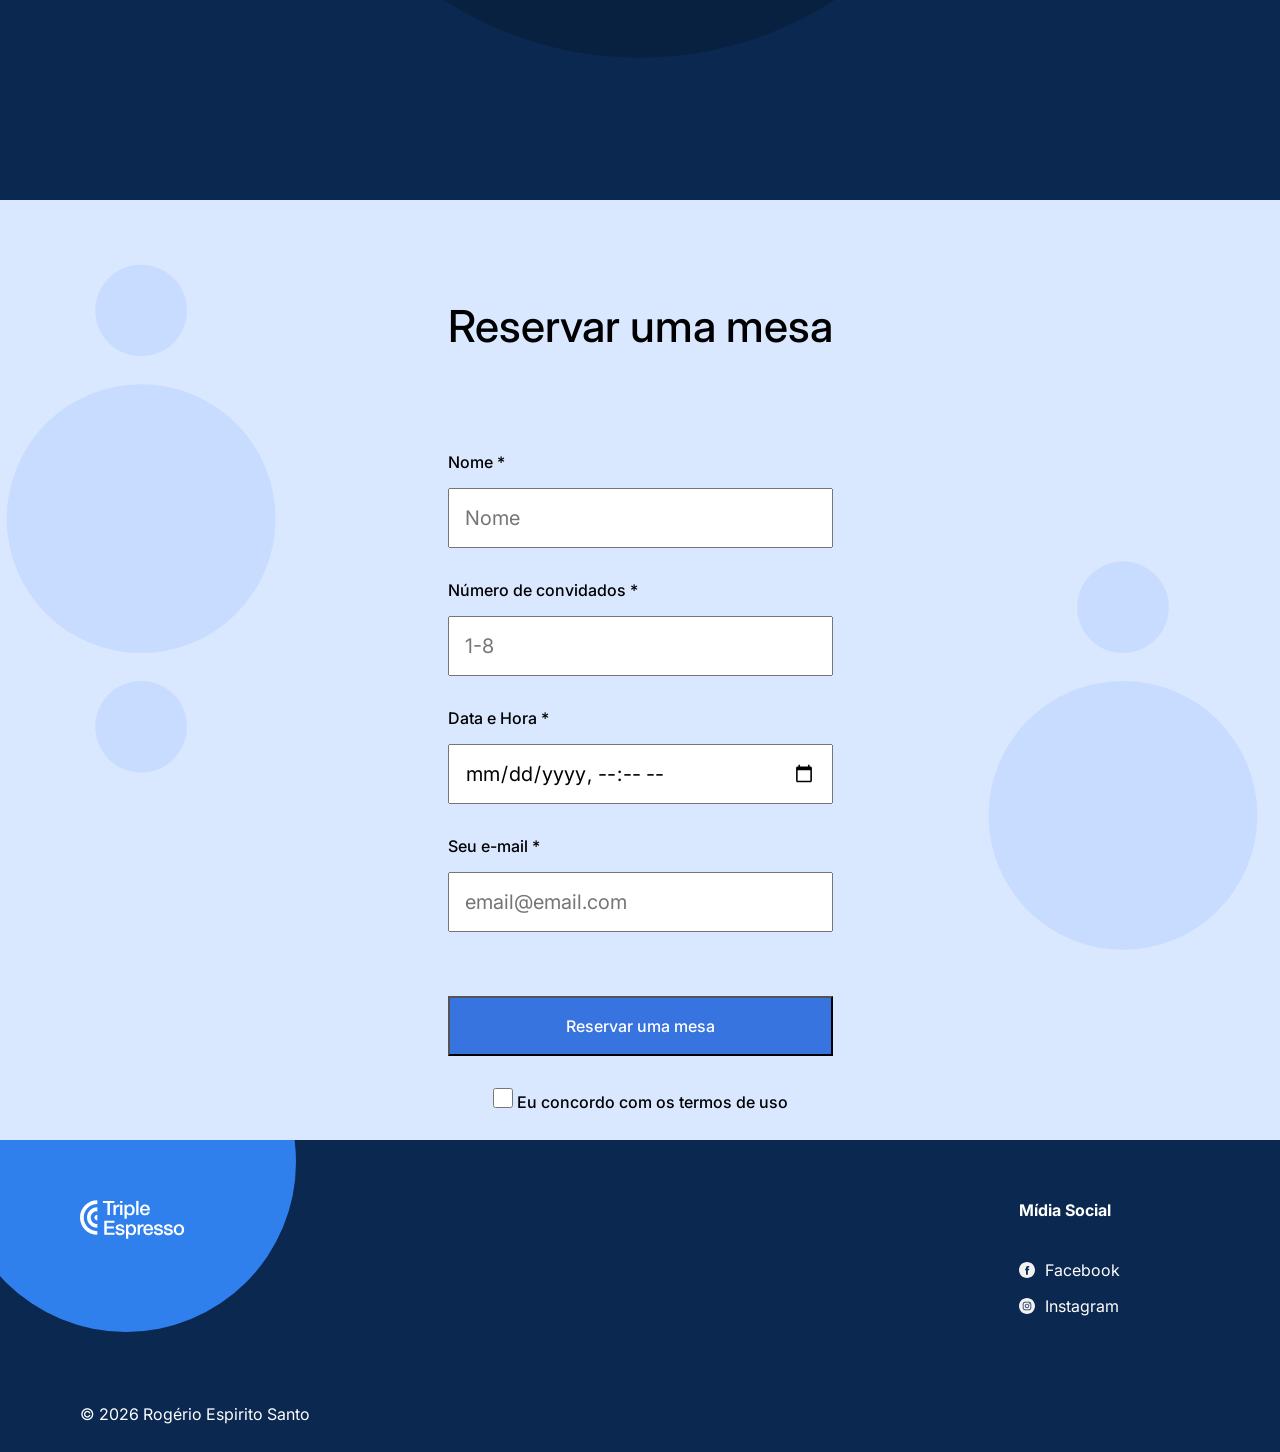
==== commit 6c154428: "versao corrigida" ====
--- a/index.html
+++ b/index.html
@@ -149,8 +149,14 @@
                 placeholder="1-8"
                 id="numero"
               />
-              <label class="form__label" for="data">Data e Hora *</label>
-              <input type="date" class="form__input" required id="data" />
+              <label class="form__label" for="data_hora">Data e Hora *</label>
+              <input
+                type="datetime-local"
+                class="form__input"
+                required
+                id="data_hora"
+                name="data_hora"
+              />
               <label for="email" class="form__label">Seu e-mail *</label>
               <input
                 type="email"
@@ -163,12 +169,15 @@
                 Reservar uma mesa
               </button>
               <div class="form__checkbox">
-                <input
-                  type="checkbox"
-                  id="termos"
-                  class="form__checkbox-input"
-                />
-                Eu concordo com os termos de uso
+                <label for="termos">
+                  <input
+                    type="checkbox"
+                    id="termos"
+                    required
+                    class="form__checkbox-input"
+                  />
+                  Eu concordo com os termos de uso
+                </label>
               </div>
             </form>
           </div>
@@ -176,7 +185,7 @@
       </main>
       <footer class="footer">
         <div class="footer__circle"></div>
-        <section id="footer" class="footer__content">
+        <section id="contactos" class="footer__content">
           <div class="footer__column">
             <img
               class="footer__logo"
@@ -184,8 +193,8 @@
               alt="logotipo da pagina"
             />
           </div>
-          <div class="footer__column footer__content_social">
-            <h3 class="footer__social-heading">Mídia Social</h3>
+          <div class="footer__column footer__column_social">
+            <h3 class="footer__social">Mídia Social</h3>
             <ul class="footer__list">
               <li class="footer__list-item">
                 <a href="#" class="footer__social-link">
